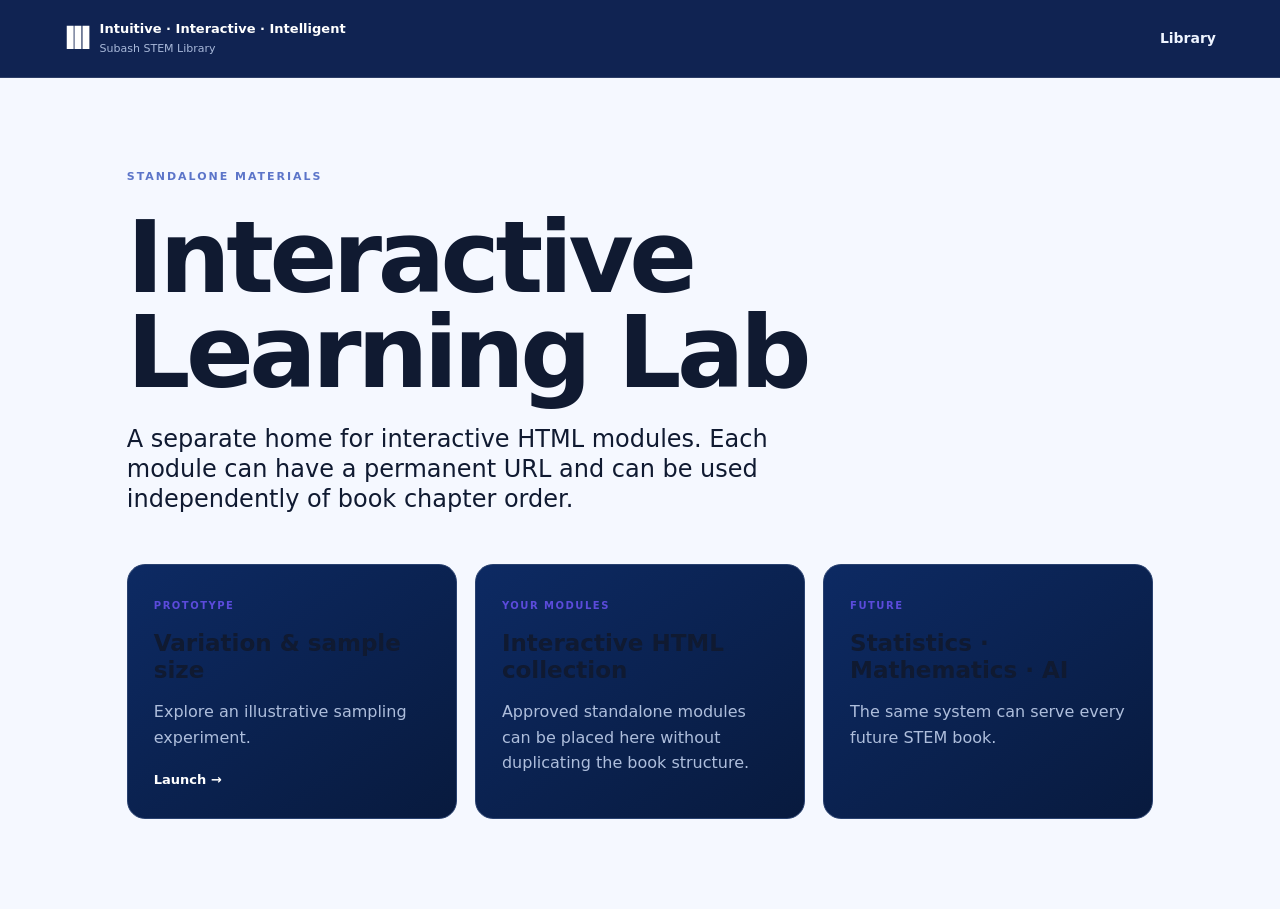
==== interactive/index.html @ a7205565 "Add files via upload" ====
<!doctype html><html lang="en"><head><meta charset="utf-8"><meta name="viewport" content="width=device-width,initial-scale=1"><title>Interactive Learning Lab | Subash STEM Library</title><link rel="stylesheet" href="/styles.css"></head><body><header class="site-header"><a class="brand" href="/"><span class="brand-mark">III</span><span><strong>Intuitive · Interactive · Intelligent</strong><small>Subash STEM Library</small></span></a><nav><a href="/">Library</a></nav></header><main class="section"><p class="eyebrow">STANDALONE MATERIALS</p><h1 style="font-size:clamp(52px,8vw,100px);line-height:.95">Interactive<br>Learning Lab</h1><p class="lead">A separate home for interactive HTML modules. Each module can have a permanent URL and can be used independently of book chapter order.</p><div class="module-grid" style="margin-top:50px"><article class="module"><span>PROTOTYPE</span><h3>Variation &amp; sample size</h3><p>Explore an illustrative sampling experiment.</p><a href="/books/statistics/test-chapter/">Launch →</a></article><article class="module"><span>YOUR MODULES</span><h3>Interactive HTML collection</h3><p>Approved standalone modules can be placed here without duplicating the book structure.</p></article><article class="module"><span>FUTURE</span><h3>Statistics · Mathematics · AI</h3><p>The same system can serve every future STEM book.</p></article></div></main></body></html>
---- styles.css ----
:root{--bg:#f5f8ff;--ink:#101a31;--muted:#61708a;--line:#dce5f2;--card:#fff;--navy:#071b4b;--blue:#0b5cff;--cyan:#17c6e8;--gold:#ffca28;--shadow:0 24px 70px rgba(7,27,75,.16)}
*{box-sizing:border-box}html{scroll-behavior:smooth}body{margin:0;background:var(--bg);color:var(--ink);font-family:Inter,ui-sans-serif,system-ui,-apple-system,BlinkMacSystemFont,"Segoe UI",sans-serif;line-height:1.6}.site-header{height:78px;display:flex;align-items:center;justify-content:space-between;padding:0 5vw;border-bottom:1px solid rgba(255,255,255,.12);background:rgba(7,27,75,.96);position:sticky;top:0;z-index:20}.brand{display:flex;align-items:center;gap:12px;color:white;text-decoration:none}.brand-mark{font-size:30px;font-weight:950;letter-spacing:-.11em}.brand strong{display:block;font-size:13px}.brand small{display:block;color:#a9b9da;font-size:11px}nav{display:flex;gap:26px}nav a{color:#eef4ff;text-decoration:none;font-weight:650;font-size:14px}.hero{position:relative;overflow:hidden;min-height:680px;padding:90px 7vw;display:grid;grid-template-columns:1.05fr .75fr;gap:50px;align-items:center;background:radial-gradient(circle at 12% 20%,#164eb9 0,#071b4b 40%,#041331 100%);color:white}.hero:after{content:"";position:absolute;width:500px;height:500px;border-radius:50%;right:-170px;top:-200px;background:radial-gradient(circle,rgba(255,202,40,.22),transparent 65%);pointer-events:none}.hero-copy{position:relative;z-index:2;max-width:700px}.eyebrow{margin:0 0 12px;text-transform:uppercase;letter-spacing:.18em;font-size:11px;font-weight:850;color:#5c75c9}.hero .eyebrow{color:#7de8ff}.iii{font-size:clamp(82px,12vw,150px);line-height:.72;font-weight:950;letter-spacing:-.12em;background:linear-gradient(90deg,#ff8a00,#ffe100,#55e2c1,#52b7ff,#e96cf4);-webkit-background-clip:text;background-clip:text;color:transparent;text-shadow:0 8px 30px rgba(0,0,0,.25)}h1{font-size:clamp(30px,4vw,54px);line-height:1.04;letter-spacing:-.045em;margin:24px 0 18px}.lead{font-size:24px;line-height:1.25;max-width:650px}.sublead{color:#b9c9e5;max-width:600px}.actions,.card-actions{display:flex;gap:14px;align-items:center;flex-wrap:wrap;margin-top:28px}.button{display:inline-block;padding:12px 19px;border-radius:12px;text-decoration:none;font-weight:800;font-size:14px}.primary{background:white;color:var(--navy)}.glass{border:1px solid rgba(255,255,255,.35);color:white;background:rgba(255,255,255,.07);backdrop-filter:blur(8px)}.hero-book{position:relative;z-index:2;display:flex;justify-content:center}.cover-frame{width:min(350px,75vw);padding:8px;border-radius:8px;background:linear-gradient(135deg,#ffffff,#9fdcff 40%,#ffd45e 100%);box-shadow:0 28px 90px rgba(0,0,0,.45);transform:rotate(2deg)}.cover-frame img{display:block;width:100%;height:auto;border-radius:4px}.visual-strip{padding:55px 6vw;background:#eaf2ff}.visual-strip img{display:block;width:min(1500px,100%);margin:auto;border-radius:22px;box-shadow:var(--shadow)}.principles{max-width:1180px;margin:80px auto 20px;padding:0 6vw;display:grid;grid-template-columns:repeat(3,1fr);gap:1px;background:var(--line);border:1px solid var(--line)}.principles>div{background:var(--card);padding:30px}.principles b{font-size:11px;color:#5b4bdb}.principles p,.section-heading p,.book-card p,.module p,.about p{color:var(--muted)}.section{max-width:1180px;margin:auto;padding:90px 6vw}.section-heading{max-width:760px;margin-bottom:38px}.section-heading h2{font-size:clamp(34px,5vw,58px);line-height:1.05;letter-spacing:-.05em;margin:8px 0 14px}.center{text-align:center;margin-left:auto;margin-right:auto}.book-card{display:grid;grid-template-columns:260px 1fr;gap:45px;background:white;padding:34px;border:1px solid var(--line);border-radius:24px;box-shadow:var(--shadow)}.book-visual img{display:block;width:210px;margin:auto;border-radius:4px;box-shadow:0 18px 45px rgba(7,27,75,.2)}.tag,.module span{font-size:10px;font-weight:850;letter-spacing:.15em;color:#5b4bdb}.book-info h3{font-size:32px;line-height:1.08;margin:10px 0}.feature-pills{display:flex;flex-wrap:wrap;gap:8px;margin-top:20px}.feature-pills span{padding:7px 10px;border-radius:999px;background:#edf4ff;color:#315aa6;font-size:12px;font-weight:750}.text-link{color:var(--ink);text-decoration:none;font-weight:750;font-size:14px}.dark{max-width:none;background:var(--navy);color:white}.dark .section-heading p{color:#aebedc}.module-grid{max-width:1080px;margin:auto;display:grid;grid-template-columns:repeat(3,1fr);gap:18px}.module{border:1px solid #29416f;border-radius:18px;padding:26px;background:linear-gradient(145deg,#0d2a63,#081a3e)}.module h3{font-size:23px;line-height:1.15;margin:14px 0 10px}.module p{color:#aebedc}.module a{color:white;text-decoration:none;font-weight:750;font-size:13px}.about{display:grid;grid-template-columns:1fr .55fr;gap:70px;align-items:center}.about h2{font-size:clamp(34px,5vw,56px);line-height:1.05;letter-spacing:-.05em}.quote-card{background:white;border:1px solid var(--line);border-radius:24px;padding:35px;box-shadow:var(--shadow)}.quote-card span{font-size:50px;font-weight:950;letter-spacing:-.12em}.quote-card p{font-size:27px;line-height:1.25;color:var(--ink)}footer{border-top:1px solid var(--line);padding:30px 6vw;display:flex;justify-content:space-between;color:var(--muted);font-size:12px}@media(max-width:820px){nav{display:none}.hero{grid-template-columns:1fr;padding-top:60px}.hero-book{order:-1}.principles,.module-grid,.about,.book-card{grid-template-columns:1fr}.principles{background:transparent;border:0;gap:12px}.principles>div{border:1px solid var(--line);border-radius:14px}.book-visual img{margin:0;width:min(210px,70vw)}footer{display:block}footer span{display:block;margin-top:5px}.visual-strip{padding:25px 4vw}.visual-strip img{border-radius:12px}}
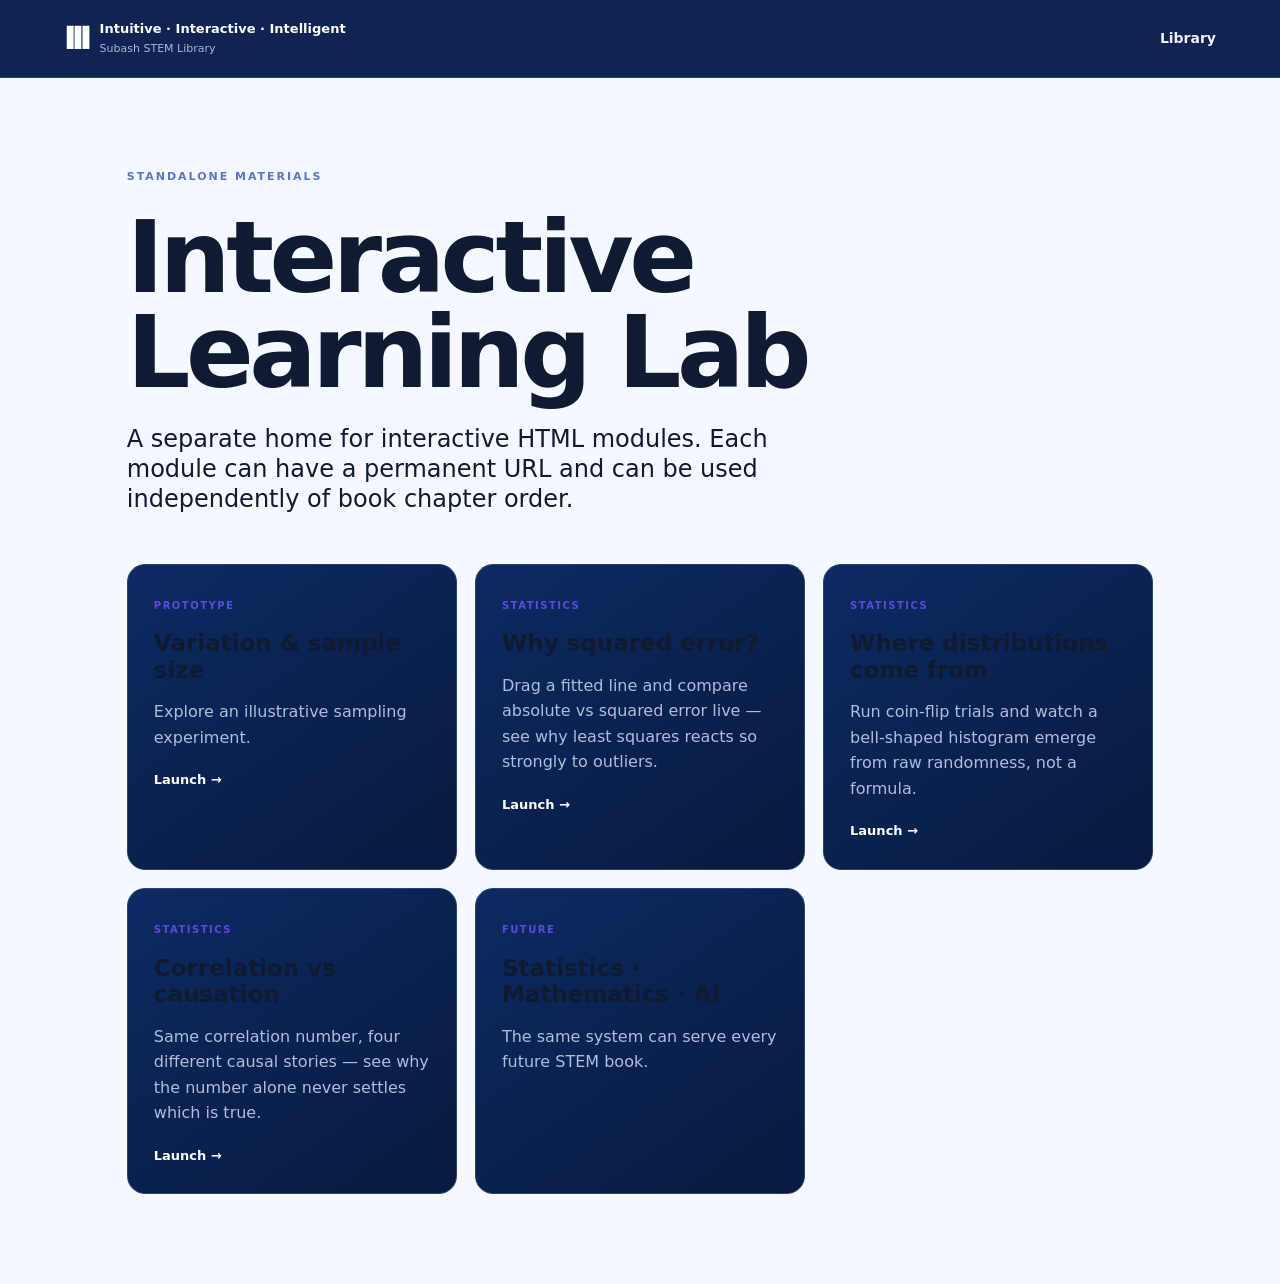
==== commit 87d0b9ee: "index.html" ====
--- a/interactive/index.html
+++ b/interactive/index.html
@@ -1 +1 @@
-<!doctype html><html lang="en"><head><meta charset="utf-8"><meta name="viewport" content="width=device-width,initial-scale=1"><title>Interactive Learning Lab | Subash STEM Library</title><link rel="stylesheet" href="/styles.css"></head><body><header class="site-header"><a class="brand" href="/"><span class="brand-mark">III</span><span><strong>Intuitive · Interactive · Intelligent</strong><small>Subash STEM Library</small></span></a><nav><a href="/">Library</a></nav></header><main class="section"><p class="eyebrow">STANDALONE MATERIALS</p><h1 style="font-size:clamp(52px,8vw,100px);line-height:.95">Interactive<br>Learning Lab</h1><p class="lead">A separate home for interactive HTML modules. Each module can have a permanent URL and can be used independently of book chapter order.</p><div class="module-grid" style="margin-top:50px"><article class="module"><span>PROTOTYPE</span><h3>Variation &amp; sample size</h3><p>Explore an illustrative sampling experiment.</p><a href="/books/statistics/test-chapter/">Launch →</a></article><article class="module"><span>YOUR MODULES</span><h3>Interactive HTML collection</h3><p>Approved standalone modules can be placed here without duplicating the book structure.</p></article><article class="module"><span>FUTURE</span><h3>Statistics · Mathematics · AI</h3><p>The same system can serve every future STEM book.</p></article></div></main></body></html>+<!doctype html><html lang="en"><head><meta charset="utf-8"><meta name="viewport" content="width=device-width,initial-scale=1"><title>Interactive Learning Lab | Subash STEM Library</title><link rel="stylesheet" href="/styles.css"></head><body><header class="site-header"><a class="brand" href="/"><span class="brand-mark">III</span><span><strong>Intuitive · Interactive · Intelligent</strong><small>Subash STEM Library</small></span></a><nav><a href="/">Library</a></nav></header><main class="section"><p class="eyebrow">STANDALONE MATERIALS</p><h1 style="font-size:clamp(52px,8vw,100px);line-height:.95">Interactive<br>Learning Lab</h1><p class="lead">A separate home for interactive HTML modules. Each module can have a permanent URL and can be used independently of book chapter order.</p><div class="module-grid" style="margin-top:50px"><article class="module"><span>PROTOTYPE</span><h3>Variation &amp; sample size</h3><p>Explore an illustrative sampling experiment.</p><a href="/books/statistics/test-chapter/">Launch →</a></article><article class="module"><span>STATISTICS</span><h3>Why squared error?</h3><p>Drag a fitted line and compare absolute vs squared error live — see why least squares reacts so strongly to outliers.</p><a href="/interactive/least-squares/">Launch →</a></article><article class="module"><span>STATISTICS</span><h3>Where distributions come from</h3><p>Run coin-flip trials and watch a bell-shaped histogram emerge from raw randomness, not a formula.</p><a href="/interactive/probability-distributions/">Launch →</a></article><article class="module"><span>STATISTICS</span><h3>Correlation vs causation</h3><p>Same correlation number, four different causal stories — see why the number alone never settles which is true.</p><a href="/interactive/correlation-vs-causation/">Launch →</a></article><article class="module"><span>FUTURE</span><h3>Statistics · Mathematics · AI</h3><p>The same system can serve every future STEM book.</p></article></div></main></body></html>
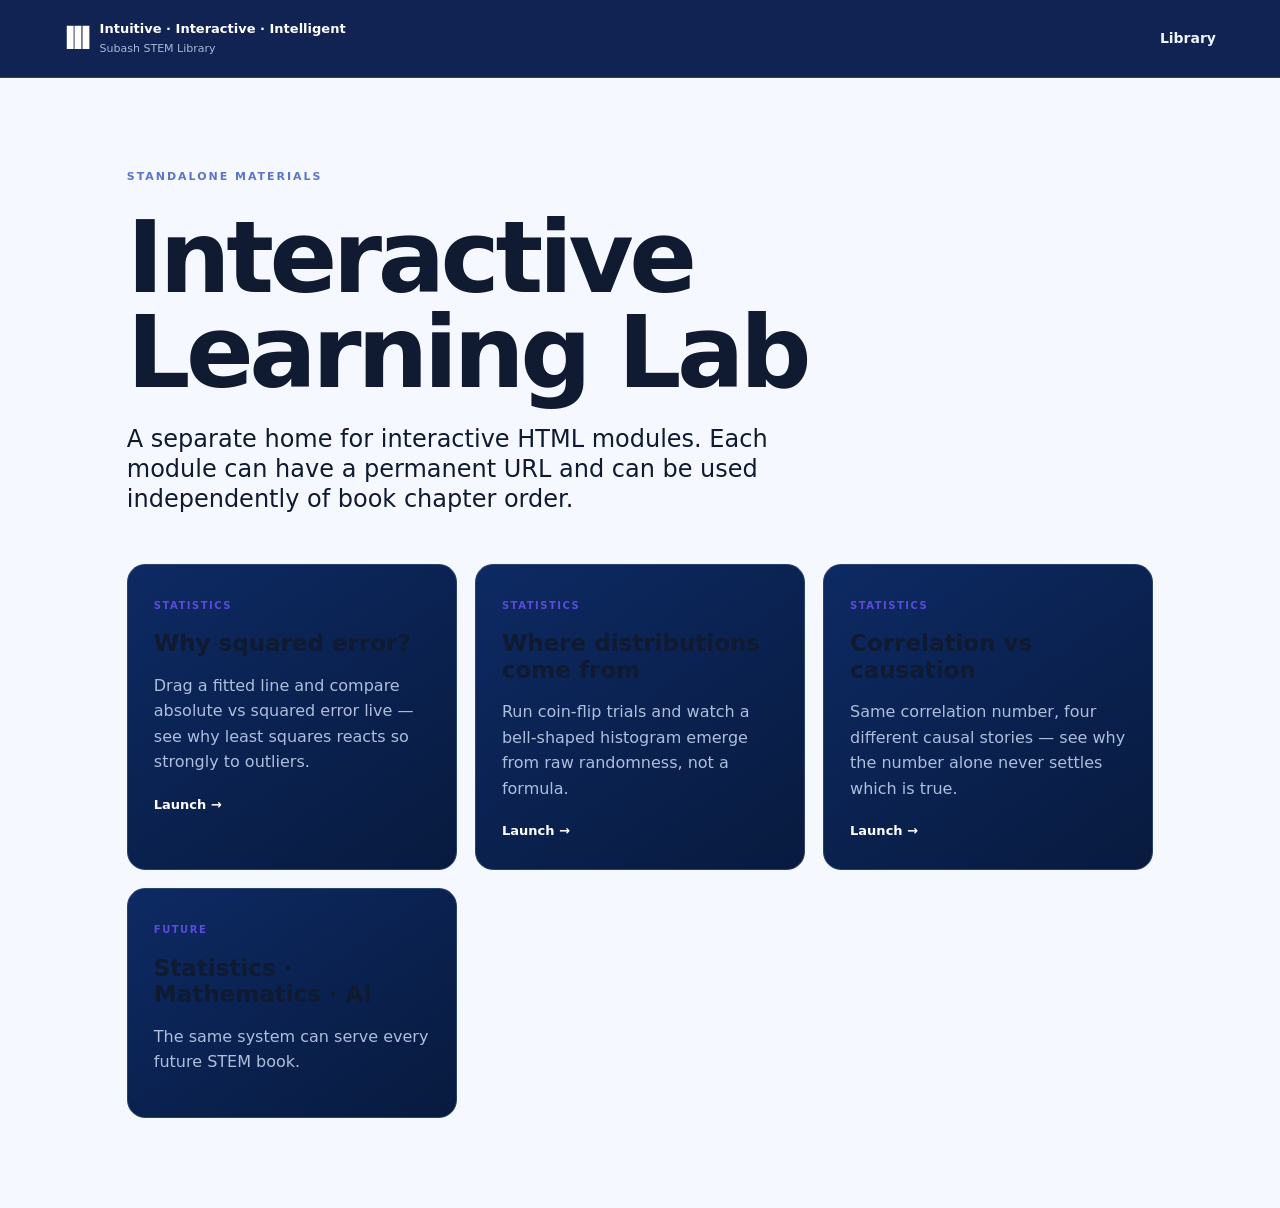
==== commit 140a7554: "index.html" ====
--- a/interactive/index.html
+++ b/interactive/index.html
@@ -1 +1 @@
-<!doctype html><html lang="en"><head><meta charset="utf-8"><meta name="viewport" content="width=device-width,initial-scale=1"><title>Interactive Learning Lab | Subash STEM Library</title><link rel="stylesheet" href="/styles.css"></head><body><header class="site-header"><a class="brand" href="/"><span class="brand-mark">III</span><span><strong>Intuitive · Interactive · Intelligent</strong><small>Subash STEM Library</small></span></a><nav><a href="/">Library</a></nav></header><main class="section"><p class="eyebrow">STANDALONE MATERIALS</p><h1 style="font-size:clamp(52px,8vw,100px);line-height:.95">Interactive<br>Learning Lab</h1><p class="lead">A separate home for interactive HTML modules. Each module can have a permanent URL and can be used independently of book chapter order.</p><div class="module-grid" style="margin-top:50px"><article class="module"><span>PROTOTYPE</span><h3>Variation &amp; sample size</h3><p>Explore an illustrative sampling experiment.</p><a href="/books/statistics/test-chapter/">Launch →</a></article><article class="module"><span>STATISTICS</span><h3>Why squared error?</h3><p>Drag a fitted line and compare absolute vs squared error live — see why least squares reacts so strongly to outliers.</p><a href="/interactive/least-squares/">Launch →</a></article><article class="module"><span>STATISTICS</span><h3>Where distributions come from</h3><p>Run coin-flip trials and watch a bell-shaped histogram emerge from raw randomness, not a formula.</p><a href="/interactive/probability-distributions/">Launch →</a></article><article class="module"><span>STATISTICS</span><h3>Correlation vs causation</h3><p>Same correlation number, four different causal stories — see why the number alone never settles which is true.</p><a href="/interactive/correlation-vs-causation/">Launch →</a></article><article class="module"><span>FUTURE</span><h3>Statistics · Mathematics · AI</h3><p>The same system can serve every future STEM book.</p></article></div></main></body></html>
+<!doctype html><html lang="en"><head><meta charset="utf-8"><meta name="viewport" content="width=device-width,initial-scale=1"><title>Interactive Learning Lab | Subash STEM Library</title><link rel="stylesheet" href="/styles.css"></head><body><header class="site-header"><a class="brand" href="/"><span class="brand-mark">III</span><span><strong>Intuitive · Interactive · Intelligent</strong><small>Subash STEM Library</small></span></a><nav><a href="/">Library</a></nav></header><main class="section"><p class="eyebrow">STANDALONE MATERIALS</p><h1 style="font-size:clamp(52px,8vw,100px);line-height:.95">Interactive<br>Learning Lab</h1><p class="lead">A separate home for interactive HTML modules. Each module can have a permanent URL and can be used independently of book chapter order.</p><div class="module-grid" style="margin-top:50px"><article class="module"><span>STATISTICS</span><h3>Why squared error?</h3><p>Drag a fitted line and compare absolute vs squared error live — see why least squares reacts so strongly to outliers.</p><a href="/interactive/least-squares/">Launch →</a></article><article class="module"><span>STATISTICS</span><h3>Where distributions come from</h3><p>Run coin-flip trials and watch a bell-shaped histogram emerge from raw randomness, not a formula.</p><a href="/interactive/probability-distributions/">Launch →</a></article><article class="module"><span>STATISTICS</span><h3>Correlation vs causation</h3><p>Same correlation number, four different causal stories — see why the number alone never settles which is true.</p><a href="/interactive/correlation-vs-causation/">Launch →</a></article><article class="module"><span>FUTURE</span><h3>Statistics · Mathematics · AI</h3><p>The same system can serve every future STEM book.</p></article></div></main></body></html>
